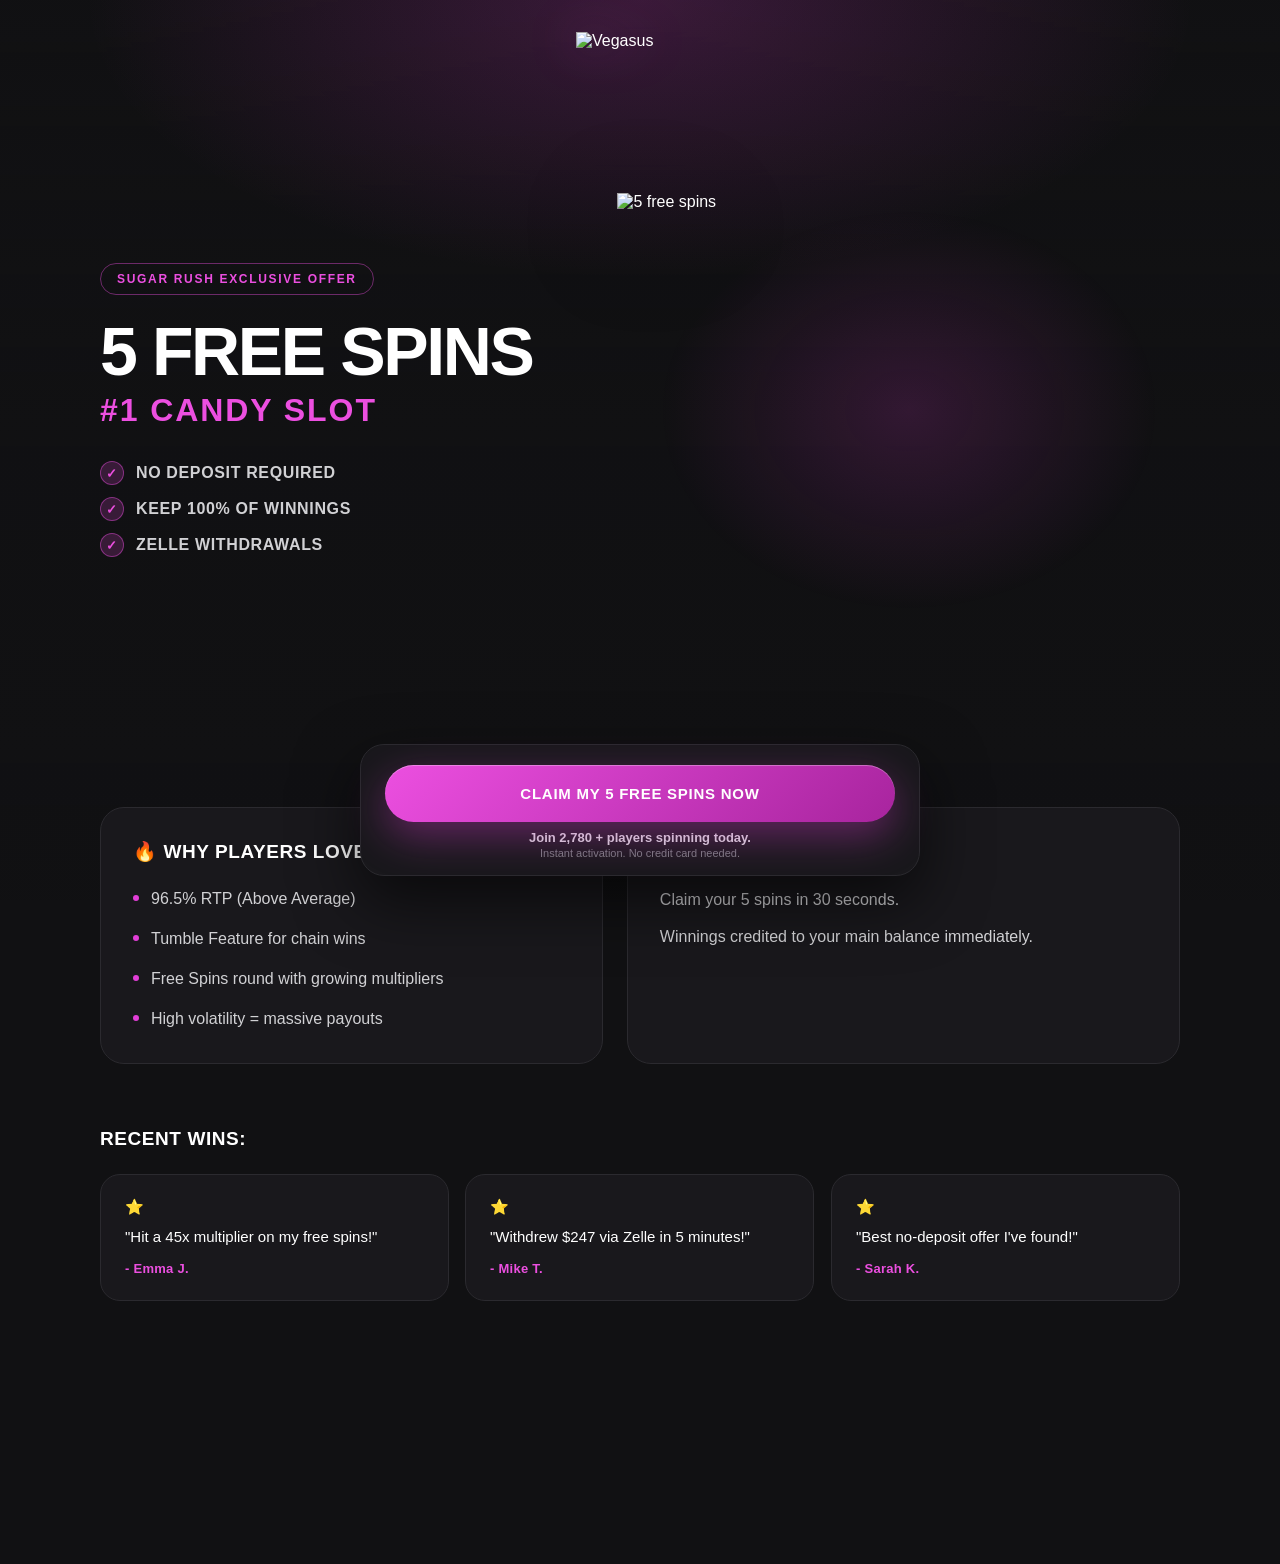
==== index.html @ 4a7c6003 "Add files via upload" ====
<!DOCTYPE html>
<html lang="en">
<head>
<meta charset="utf-8">
<meta name="viewport" content="width=device-width, initial-scale=1, viewport-fit=cover">
<title>5 Free Spins on the #1 Candy Slot | Vegasus</title>
<meta name="description" content="No deposit required. Keep 100% of winnings. Zelle withdrawals.">
<meta property="og:title" content="5 Free Spins on the #1 Candy Slot">
<meta property="og:description" content="No deposit required. Keep 100% of winnings.">
<meta property="og:type" content="website">
<link rel="stylesheet" href="styles.css">
</head>
<body>

<div class="wrap">

  <header class="site-head">
    <img src="assets/logo.webp" alt="Vegasus" width="1000" height="413">
  </header>

  <section class="hero" id="hero">
    <div>
      <span class="tag hero-in">SUGAR RUSH EXCLUSIVE OFFER</span>
      <h1 class="hero-in">
        <span class="h-lead">5 FREE SPINS</span>
        <span class="h-sub">#1 CANDY SLOT</span>
      </h1>
      <div class="ticks hero-in">
        <p class="tick"><span>✓</span><span>NO DEPOSIT REQUIRED</span></p>
        <p class="tick"><span>✓</span><span>KEEP 100% OF WINNINGS</span></p>
        <p class="tick"><span>✓</span><span>ZELLE WITHDRAWALS</span></p>
      </div>
    </div>
    <div class="hero-art hero-in">
      <img src="assets/hero.webp" alt="5 free spins" width="1400" height="1041">
    </div>
  </section>

  <section class="panels reveal">
    <div class="panel">
      <h2>🔥 WHY PLAYERS LOVE IT:</h2>
      <ul class="stagger">
        <li>96.5% RTP (Above Average)</li>
        <li>Tumble Feature for chain wins</li>
        <li>Free Spins round with growing multipliers</li>
        <li>High volatility = massive payouts</li>
      </ul>
    </div>
    <div class="panel">
      <h2>⚡ INSTANT ACCESS</h2>
      <p>Claim your 5 spins in 30 seconds.</p>
      <p>Winnings credited to your main balance immediately.</p>
    </div>
  </section>

  <section class="wins reveal">
    <h2>RECENT WINS:</h2>
    <div class="win-grid stagger">
      <div class="win">
        <span class="star">⭐</span>
        <q>"Hit a 45x multiplier on my free spins!"</q>
        <span class="who">- Emma J.</span>
      </div>
      <div class="win">
        <span class="star">⭐</span>
        <q>"Withdrew $247 via Zelle in 5 minutes!"</q>
        <span class="who">- Mike T.</span>
      </div>
      <div class="win">
        <span class="star">⭐</span>
        <q>"Best no-deposit offer I've found!"</q>
        <span class="who">- Sarah K.</span>
      </div>
    </div>
  </section>

</div>

<div class="sticky" id="sticky">
  <a class="cta" id="mainCta" href="https://vegasus.bet/?ref=fs5" rel="noopener">CLAIM MY 5 FREE SPINS NOW</a>
  <div class="trust">
    <span class="join">Join 2,780 + players spinning today.</span>
    <span class="fine">Instant activation. No credit card needed.</span>
  </div>
</div>

<script src="script.js"></script>
</body>
</html>
---- styles.css ----
@font-face{
  font-family:"Geist";
  src:url("assets/fonts/Geist-Variable.woff2") format("woff2");
  font-weight:100 900;
  font-style:normal;
  font-display:swap;
}
/* ============================================================
   VEGASUS — SUGAR RUSH OFFER
   Vegasus dark base. Brand magenta throughout. The candy lean comes
   from rounder corners and softer rhythm, not from a new hue.
   ============================================================ */
:root{
  /* Neutrals — Vegasus library */
  --n-0:#ffffff;  --n-100:#d1d1d4; --n-200:#c8c8c9; --n-300:#a4a4a4;
  --n-400:#7a7b80; --n-500:#5a5b60; --n-600:#3d3e43; --n-700:#2b2a2f;
  --n-800:#19181c; --n-900:#111113;

  /* Brand — Vegasus library */
  --brand-0:#fff2fe;  --brand-400:#ec4fe0; --brand-500:#e23ed7;
  --brand-700:#a8249e; --brand-800:#7f1b78; --brand-900:#571253;


  /* Spacing — 4pt */
  --s-1:4px;  --s-2:8px;  --s-3:12px; --s-4:16px; --s-5:20px;
  --s-6:24px; --s-8:32px; --s-10:40px; --s-12:48px; --s-16:64px; --s-20:80px;

  /* Radius — rounder than the slot page, this carries the candy lean */
  --r-2:8px; --r-3:12px; --r-4:16px; --r-5:20px; --r-6:24px; --r-full:999px;

  --ease:cubic-bezier(0.16,1,0.3,1);
  --maxw:1120px;

  /* vertical space the hero can't use: wrap padding + logo + its margin,
     then the floating CTA parked at the bottom */
  --head-h:96px;
  --cta-h:170px;
}

*{box-sizing:border-box;margin:0;padding:0}

html{ overflow-x:clip }

body{
  font-family:"Geist",sans-serif;
  background:var(--n-900);
  color:var(--n-0);
  -webkit-font-smoothing:antialiased;
  overflow-x:hidden;
}

/* background art, fixed so the page scrolls over it */
body::before{
  content:"";
  position:fixed; inset:0; z-index:-2;
  background:url("assets/bg.webp") center/cover no-repeat;
}
body::after{
  content:"";
  position:fixed; inset:0; z-index:-1;
  background:
    radial-gradient(70% 50% at 50% 0%, rgba(226,62,215,.20) 0%, transparent 62%),
    linear-gradient(180deg, rgba(17,17,19,.55) 0%, rgba(17,17,19,.88) 46%, rgba(17,17,19,.97) 100%);
}

.wrap{
  max-width:var(--maxw);
  margin-inline:auto;
  padding:var(--s-8) var(--s-5) 200px;
}

/* ---------- Header ---------- */
.site-head{ display:flex; justify-content:center; margin-bottom:var(--s-2) }
.site-head img{
  width:clamp(100px,10vw,132px); height:auto; display:block;
  filter:drop-shadow(0 0 24px rgba(226,62,215,.34));
}

/* ---------- Hero ---------- */
.hero{
  display:grid;
  grid-template-columns:1fr 1.1fr;
  gap:var(--s-12);
  align-items:center;
  align-content:center;
  min-height:calc(100svh - var(--head-h) - var(--cta-h));
  margin-bottom:var(--s-20);
}
.tag{
  display:inline-flex; align-items:center;
  font-size:12px; font-weight:700;
  letter-spacing:.14em;
  color:var(--brand-400);
  padding:var(--s-2) var(--s-4);
  border:1px solid rgba(236,79,224,.42);
  border-radius:var(--r-full);
  margin-bottom:var(--s-6);
}
h1{
  display:flex; flex-direction:column; gap:var(--s-2);
  margin-bottom:var(--s-8);
}
.h-lead{
  font-size:clamp(40px,6vw,68px);
  font-weight:800;
  line-height:.96;
  letter-spacing:-0.035em;
  white-space:nowrap;
}
.h-sub{
  font-size:clamp(20px,2.9vw,32px);
  font-weight:600;
  line-height:1.15;
  letter-spacing:.06em;
  color:var(--brand-400);
}
.ticks{ display:flex; flex-direction:column; gap:var(--s-3) }
.tick{
  display:flex; align-items:center; gap:var(--s-3);
  font-size:clamp(14px,1.5vw,16px);
  font-weight:600;
  letter-spacing:.04em;
  color:var(--n-100);
}
.tick span:first-child{
  flex:0 0 auto;
  width:24px; height:24px;
  display:grid; place-items:center;
  border-radius:var(--r-full);
  background:rgba(236,79,224,.18);
  border:1px solid rgba(236,79,224,.45);
  color:var(--brand-400);
  font-size:13px; font-weight:700;
}

.hero-art{ position:relative; display:grid; place-items:center }
.hero-art::before{
  content:"";
  position:absolute; inset:-14%;
  border-radius:50%;
  background:radial-gradient(50% 50% at 50% 50%, rgba(226,62,215,.16) 0%, transparent 72%);
}
.hero-art img{
  position:relative;
  width:min(640px,108%); height:auto; display:block;
  filter:drop-shadow(0 24px 48px rgba(0,0,0,.6));
}

/* ---------- Panels ---------- */
.panels{
  display:grid;
  grid-template-columns:1fr 1.1fr;
  gap:var(--s-6);
  margin-bottom:var(--s-16);
  align-items:stretch;
}
.panel{
  background:var(--n-800);
  border:1px solid var(--n-700);
  border-radius:var(--r-6);
  padding:var(--s-8);
}
.panel h2{
  font-size:clamp(16px,1.8vw,19px);
  font-weight:700;
  letter-spacing:.03em;
  margin-bottom:var(--s-6);
}
.panel ul{ list-style:none; display:flex; flex-direction:column; gap:var(--s-4) }
.panel li{
  display:flex; align-items:baseline; gap:var(--s-3);
  font-size:clamp(14px,1.5vw,16px);
  line-height:1.5;
  color:var(--n-100);
}
.panel li::before{
  content:"";
  flex:0 0 auto;
  width:6px; height:6px;
  border-radius:var(--r-full);
  background:var(--brand-500);
  translate:0 -3px;
}
.panel p{
  font-size:clamp(14px,1.5vw,16px);
  line-height:1.6;
  color:var(--n-100);
}
.panel p + p{ margin-top:var(--s-3) }

/* ---------- Testimonials ---------- */
.wins{ margin-bottom:var(--s-16) }
.wins h2{
  font-size:clamp(16px,1.8vw,19px);
  font-weight:700;
  letter-spacing:.03em;
  margin-bottom:var(--s-6);
}
.win-grid{ display:grid; grid-template-columns:repeat(3,1fr); gap:var(--s-4) }
.win{
  background:var(--n-800);
  border:1px solid var(--n-700);
  border-radius:var(--r-5);
  padding:var(--s-6);
  display:flex; flex-direction:column; gap:var(--s-3);
}
.win .star{ font-size:15px; line-height:1 }
.win q{
  font-size:15px; line-height:1.5;
  color:var(--n-0);
  quotes:none;
}
.win .who{
  font-size:13px; font-weight:600;
  color:var(--brand-400);
  letter-spacing:.02em;
}

/* ---------- CTA ---------- */
.cta{
  display:inline-block;
  font-family:inherit;
  font-size:clamp(15px,1.7vw,18px);
  font-weight:700;
  letter-spacing:.05em;
  color:var(--n-0);
  text-decoration:none;
  padding:var(--s-5) clamp(28px,5vw,64px);
  border:0; border-radius:var(--r-full);
  cursor:pointer;
  background:linear-gradient(135deg, var(--brand-400) 0%, var(--brand-700) 100%);
  box-shadow:inset 0 1px 0 rgba(255,255,255,.3), 0 14px 40px rgba(226,62,215,.36);
  transition:translate .2s var(--ease), box-shadow .2s var(--ease);
}
.cta:hover{ translate:0 -2px; box-shadow:inset 0 1px 0 rgba(255,255,255,.34), 0 20px 52px rgba(226,62,215,.48) }
.cta:active{ translate:0 1px }
.cta:focus-visible{ outline:2px solid var(--brand-0); outline-offset:4px }

.trust{ margin-top:var(--s-6); display:flex; flex-direction:column; gap:var(--s-1) }
.trust .join{ font-size:15px; font-weight:600; color:var(--n-100) }
.trust .fine{ font-size:13px; color:var(--n-400) }

/* ---------- Pinned CTA ---------- */
/* Desktop: a centred floating panel. A full-width bar across 1512px would
   read as a cookie notice, and the button would stretch past a sane width. */
.sticky{
  position:fixed; left:50%; bottom:var(--s-6); z-index:40;
  width:min(560px, calc(100vw - 48px));
  padding:var(--s-5) var(--s-6) var(--s-4);
  background:var(--n-800);
  border:1px solid var(--n-700);
  border-radius:var(--r-6);
  box-shadow:0 24px 64px rgba(0,0,0,.62);
  translate:-50% 0;
  will-change:transform;
  backface-visibility:hidden;
  animation:rise .5s var(--ease) .25s both;
}
@keyframes rise{
  from{ opacity:0; translate:-50% calc(100% + var(--s-6)) }
  to  { opacity:1; translate:-50% 0 }
}
.sticky .cta{ display:block; width:100%; padding-inline:var(--s-4); font-size:15px; text-align:center }
.sticky .trust{ margin-top:var(--s-2); text-align:center; gap:2px }
.sticky .trust .join{ font-size:13px }
.sticky .trust .fine{ font-size:11px }

@media (max-width:880px){
  :root{ --head-h:76px; --cta-h:140px }
  .wrap{ padding:var(--s-6) var(--s-4) var(--s-8) }
  .site-head{ margin-bottom:var(--s-1) }
  .hero{
    grid-template-columns:1fr;
    gap:var(--s-4);
    min-height:calc(100svh - var(--head-h) - var(--cta-h));
    margin-bottom:var(--s-12);
    text-align:left;
  }
  .hero-art{ order:-1 }
  /* break out of the wrap padding so the art touches both edges */
  .hero-art{ margin-inline:calc(-1 * var(--s-4)) }
  .hero-art img{
    width:100%;
    max-height:38svh;
    object-fit:contain;
  }
  .hero-art::before{ inset:-4% 6% }
  .panels{ grid-template-columns:1fr; margin-bottom:var(--s-12) }
  .panel{ padding:var(--s-6) }
  .win-grid{ grid-template-columns:1fr }
  .wins{ margin-bottom:var(--s-12) }
  .sticky{
    left:0; bottom:0;
    width:100%;
    /* mobile browsers resize the viewport as the address bar collapses,
       which drags a plain fixed element with it. --vv holds the gap
       between the layout viewport and the real visible one. */
    bottom:var(--vv, 0px);
    translate:0 0;
    animation:rise-m .5s var(--ease) .25s both;
    padding:var(--s-3) var(--s-4) calc(var(--s-3) + env(safe-area-inset-bottom));
    border:0;
    border-top:1px solid var(--n-700);
    border-radius:0;
    background:var(--n-900);
    box-shadow:0 -12px 32px rgba(0,0,0,.5);
  }
  body{ padding-bottom:128px }
}

/* ---------- Motion ----------
   Everything rises on entry. Sections reveal as they scroll into view,
   handled by an observer that flips [data-in] on. Anything without JS
   still shows, because the visible state is the default and .reveal
   only hides once the script confirms it can animate. */
.js .reveal{
  opacity:0;
  translate:0 44px;
  scale:.97;
  transition:opacity .8s var(--ease), translate .8s var(--ease), scale .8s var(--ease);
}
.js .reveal[data-in="true"]{ opacity:1; translate:0 0; scale:1 }

/* stagger inside a group */
.js .reveal[data-in="true"] .stagger > *{
  animation:pop .7s var(--ease) both;
}
.js .reveal[data-in="true"] .stagger > *:nth-child(1){ animation-delay:.10s }
.js .reveal[data-in="true"] .stagger > *:nth-child(2){ animation-delay:.22s }
.js .reveal[data-in="true"] .stagger > *:nth-child(3){ animation-delay:.34s }
.js .reveal[data-in="true"] .stagger > *:nth-child(4){ animation-delay:.46s }
@keyframes pop{
  from{ opacity:0; translate:0 26px; scale:.96 }
  to  { opacity:1; translate:0 0; scale:1 }
}

/* hero pieces come in on load, in reading order */
.js .hero-in{ animation:rise-up 1s var(--ease) both }
.js .tag{ animation-delay:.08s }
.js h1{ animation-delay:.20s }
.js .ticks{ animation-delay:.34s }
.js .hero-art{ animation:art-in 1.2s var(--ease) .12s both }
@keyframes art-in{
  from{ opacity:0; translate:0 50px; scale:.88 }
  to  { opacity:1; translate:0 0; scale:1 }
}
/* the three ticks arrive one after another, from the left */
.js .ticks .tick{ animation:slide-in .7s var(--ease) both }
.js .ticks .tick:nth-child(1){ animation-delay:.46s }
.js .ticks .tick:nth-child(2){ animation-delay:.58s }
.js .ticks .tick:nth-child(3){ animation-delay:.70s }
@keyframes slide-in{
  from{ opacity:0; translate:-24px 0 }
  to  { opacity:1; translate:0 0 }
}
@keyframes rise-up{
  from{ opacity:0; translate:0 40px; scale:.96 }
  to  { opacity:1; translate:0 0; scale:1 }
}
.js .site-head img{ animation:rise-up .8s var(--ease) both }

/* the reel keeps breathing so the hero never sits dead */
.hero-art img{ animation:float 6s ease-in-out 1.2s infinite }
@keyframes float{
  0%,100%{ translate:0 0; rotate:0deg }
  50%    { translate:0 -18px; rotate:-1.2deg }
}
/* the glow behind it pulses on a different cycle, so the two never sync */
.hero-art::before{ animation:breathe 4.5s ease-in-out infinite }
@keyframes breathe{
  0%,100%{ opacity:.75; scale:1 }
  50%    { opacity:1;   scale:1.09 }
}

/* CTA: a slow glow, plus a sheen that sweeps across every few seconds */
.cta{ position:relative; overflow:hidden; isolation:isolate }
.cta::after{
  content:"";
  position:absolute; inset:0; z-index:1;
  background:linear-gradient(105deg, transparent 38%, rgba(255,255,255,.42) 50%, transparent 62%);
  translate:-120% 0;
  animation:sheen 4.5s var(--ease) 1.6s infinite;
}
@keyframes sheen{
  0%      { translate:-120% 0 }
  22%,100%{ translate:120% 0 }
}
.sticky{ animation:glow 3.4s ease-in-out infinite }
@keyframes glow{
  0%,100%{ box-shadow:0 24px 64px rgba(0,0,0,.62) }
  50%    { box-shadow:0 24px 64px rgba(0,0,0,.62), 0 0 42px rgba(226,62,215,.30) }
}

/* tag outline pulses gently */
.tag{ animation:tag-pulse 3s ease-in-out 1.4s infinite }
@keyframes tag-pulse{
  0%,100%{ border-color:rgba(236,79,224,.42); box-shadow:0 0 0 0 rgba(236,79,224,0) }
  50%    { border-color:rgba(236,79,224,.85); box-shadow:0 0 18px 0 rgba(236,79,224,.22) }
}

/* bullets and stars get a small life of their own */
.panel li::before{ animation:dot 2.8s ease-in-out infinite }
.panel li:nth-child(2)::before{ animation-delay:.35s }
.panel li:nth-child(3)::before{ animation-delay:.7s }
.panel li:nth-child(4)::before{ animation-delay:1.05s }
@keyframes dot{
  0%,100%{ scale:1;   opacity:.75 }
  50%    { scale:1.5; opacity:1 }
}
.win .star{ display:inline-block; animation:twinkle 3.2s ease-in-out infinite }
.win:nth-child(2) .star{ animation-delay:.5s }
.win:nth-child(3) .star{ animation-delay:1s }
@keyframes twinkle{
  0%,100%{ scale:1; rotate:0deg }
  50%    { scale:1.18; rotate:8deg }
}

/* ticks respond to the cursor */
.tick{ transition:translate .28s var(--ease) }
.tick:hover{ translate:6px 0 }
.tick span:first-child{ transition:background .28s var(--ease), scale .28s var(--ease) }
.tick:hover span:first-child{ background:rgba(236,79,224,.34); scale:1.12 }

/* panels and cards lift under the cursor */
.panel, .win{ transition:translate .35s var(--ease), border-color .35s var(--ease), box-shadow .35s var(--ease) }
.panel:hover, .win:hover{ box-shadow:0 18px 44px rgba(0,0,0,.45) }
.panel:hover, .win:hover{ translate:0 -6px; border-color:rgba(236,79,224,.42) }

@keyframes rise-m{
  from{ opacity:0; translate:0 100% }
  to  { opacity:1; translate:0 0 }
}

@media (prefers-reduced-motion:reduce){
  *{ transition:none !important; animation:none !important }
  .js .reveal{ opacity:1; translate:0 0 }
}
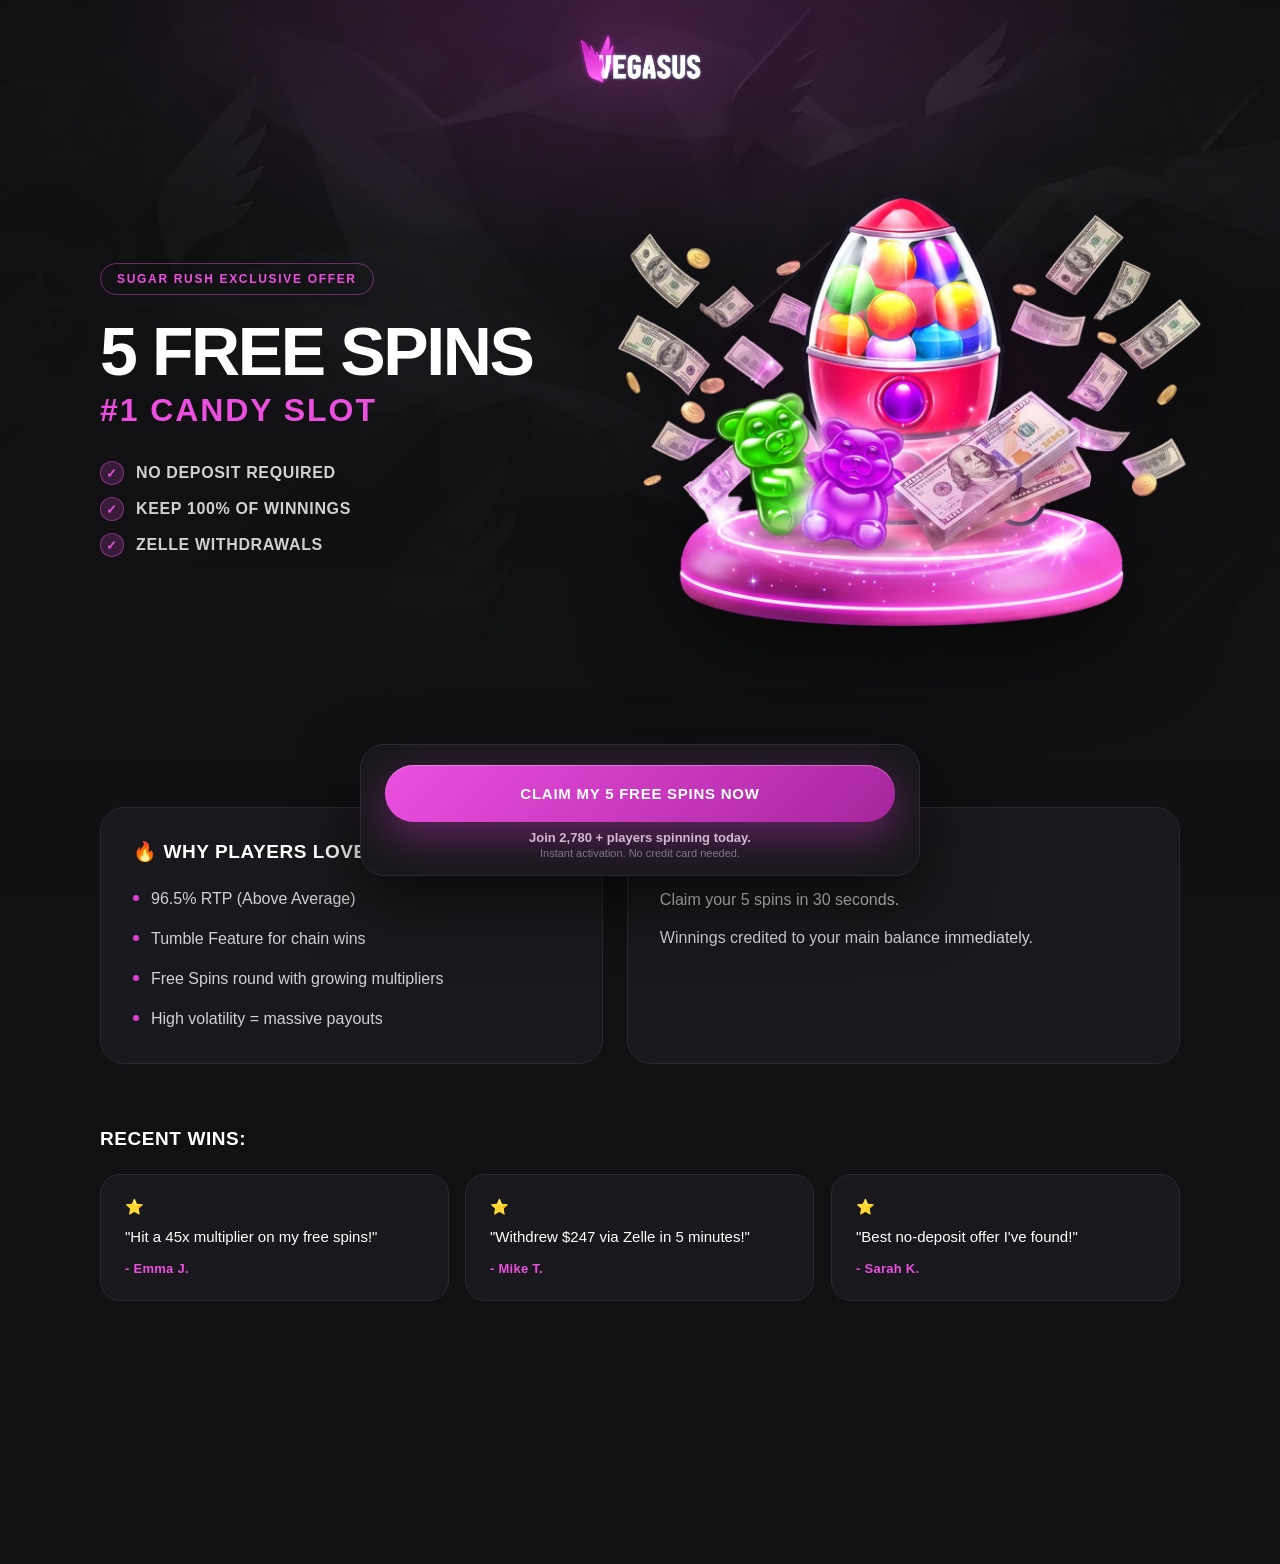
==== commit c1a8dc65: "Add files via upload" ====
--- a/index.html
+++ b/index.html
@@ -15,7 +15,7 @@
 <div class="wrap">
 
   <header class="site-head">
-    <img src="assets/logo.webp" alt="Vegasus" width="1000" height="413">
+    <img src="[data-uri]" alt="Vegasus" width="1000" height="413">
   </header>
 
   <section class="hero" id="hero">
@@ -32,7 +32,7 @@
       </div>
     </div>
     <div class="hero-art hero-in">
-      <img src="assets/hero.webp" alt="5 free spins" width="1400" height="1041">
+      <img src="[data-uri]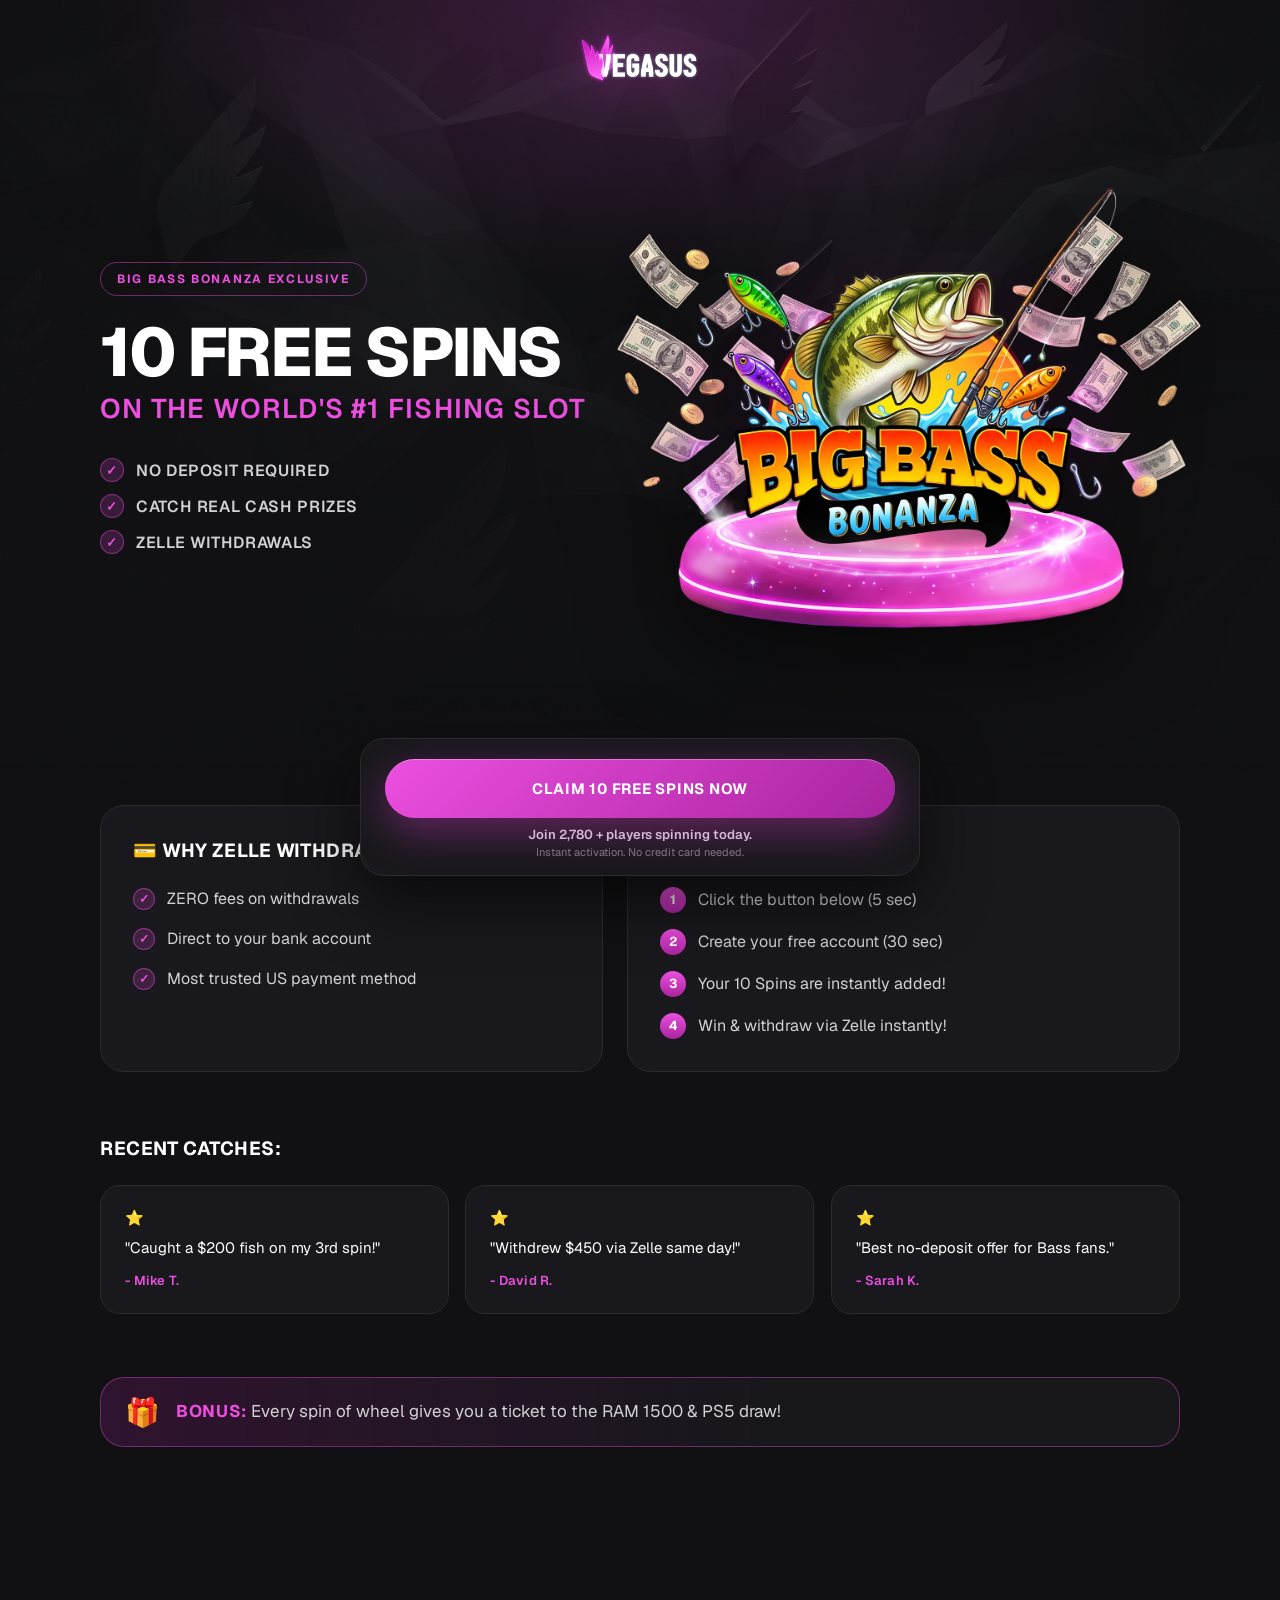
==== commit 40524600: "Add files via upload" ====
--- a/index.html
+++ b/index.html
@@ -3,87 +3,247 @@
 <head>
 <meta charset="utf-8">
 <meta name="viewport" content="width=device-width, initial-scale=1, viewport-fit=cover">
-<title>5 Free Spins on the #1 Candy Slot | Vegasus</title>
-<meta name="description" content="No deposit required. Keep 100% of winnings. Zelle withdrawals.">
-<meta property="og:title" content="5 Free Spins on the #1 Candy Slot">
-<meta property="og:description" content="No deposit required. Keep 100% of winnings.">
+<title>10 Free Spins on the World's #1 Fishing Slot | Vegasus</title>
+<meta name="description" content="No deposit required. Catch real cash prizes. Zelle withdrawals.">
+<meta property="og:title" content="10 Free Spins on the World's #1 Fishing Slot">
+<meta property="og:description" content="No deposit required. Catch real cash prizes.">
 <meta property="og:type" content="website">
-<link rel="stylesheet" href="styles.css">
+<script>
+/* Единственный инлайн-скрипт: ставит класс до первой отрисовки, чтобы
+   вернувшийся не увидел вспышку первого экрана. Логика — ниже, перед </body>. */
+(function(){try{
+  var p=new URLSearchParams(location.search);
+  if(p.has("reset")){localStorage.removeItem("vegasus_bb10_state");return;}
+  var s=JSON.parse(localStorage.getItem("vegasus_bb10_state")||"{}");
+  if(p.has("screen2")||s.visited)document.documentElement.className+=" s2-on";
+}catch(e){}})();
+</script>
+<link rel="stylesheet" href="styles.css?v=5">
 </head>
 <body>
 
 <div class="wrap">
 
   <header class="site-head">
-    <img src="[data-uri]" alt="Vegasus" width="1000" height="413">
+    <img src="[data-uri]" alt="Vegasus" width="444" height="176">
   </header>
 
   <section class="hero" id="hero">
     <div>
-      <span class="tag hero-in">SUGAR RUSH EXCLUSIVE OFFER</span>
+      <span class="tag hero-in">BIG BASS BONANZA EXCLUSIVE</span>
       <h1 class="hero-in">
-        <span class="h-lead">5 FREE SPINS</span>
-        <span class="h-sub">#1 CANDY SLOT</span>
+        <span class="h-lead">10 FREE SPINS</span>
+        <span class="h-sub">ON THE WORLD'S #1 FISHING SLOT</span>
       </h1>
       <div class="ticks hero-in">
         <p class="tick"><span>✓</span><span>NO DEPOSIT REQUIRED</span></p>
-        <p class="tick"><span>✓</span><span>KEEP 100% OF WINNINGS</span></p>
+        <p class="tick"><span>✓</span><span>CATCH REAL CASH PRIZES</span></p>
         <p class="tick"><span>✓</span><span>ZELLE WITHDRAWALS</span></p>
       </div>
     </div>
     <div class="hero-art hero-in">
-      <img src="[data-uri]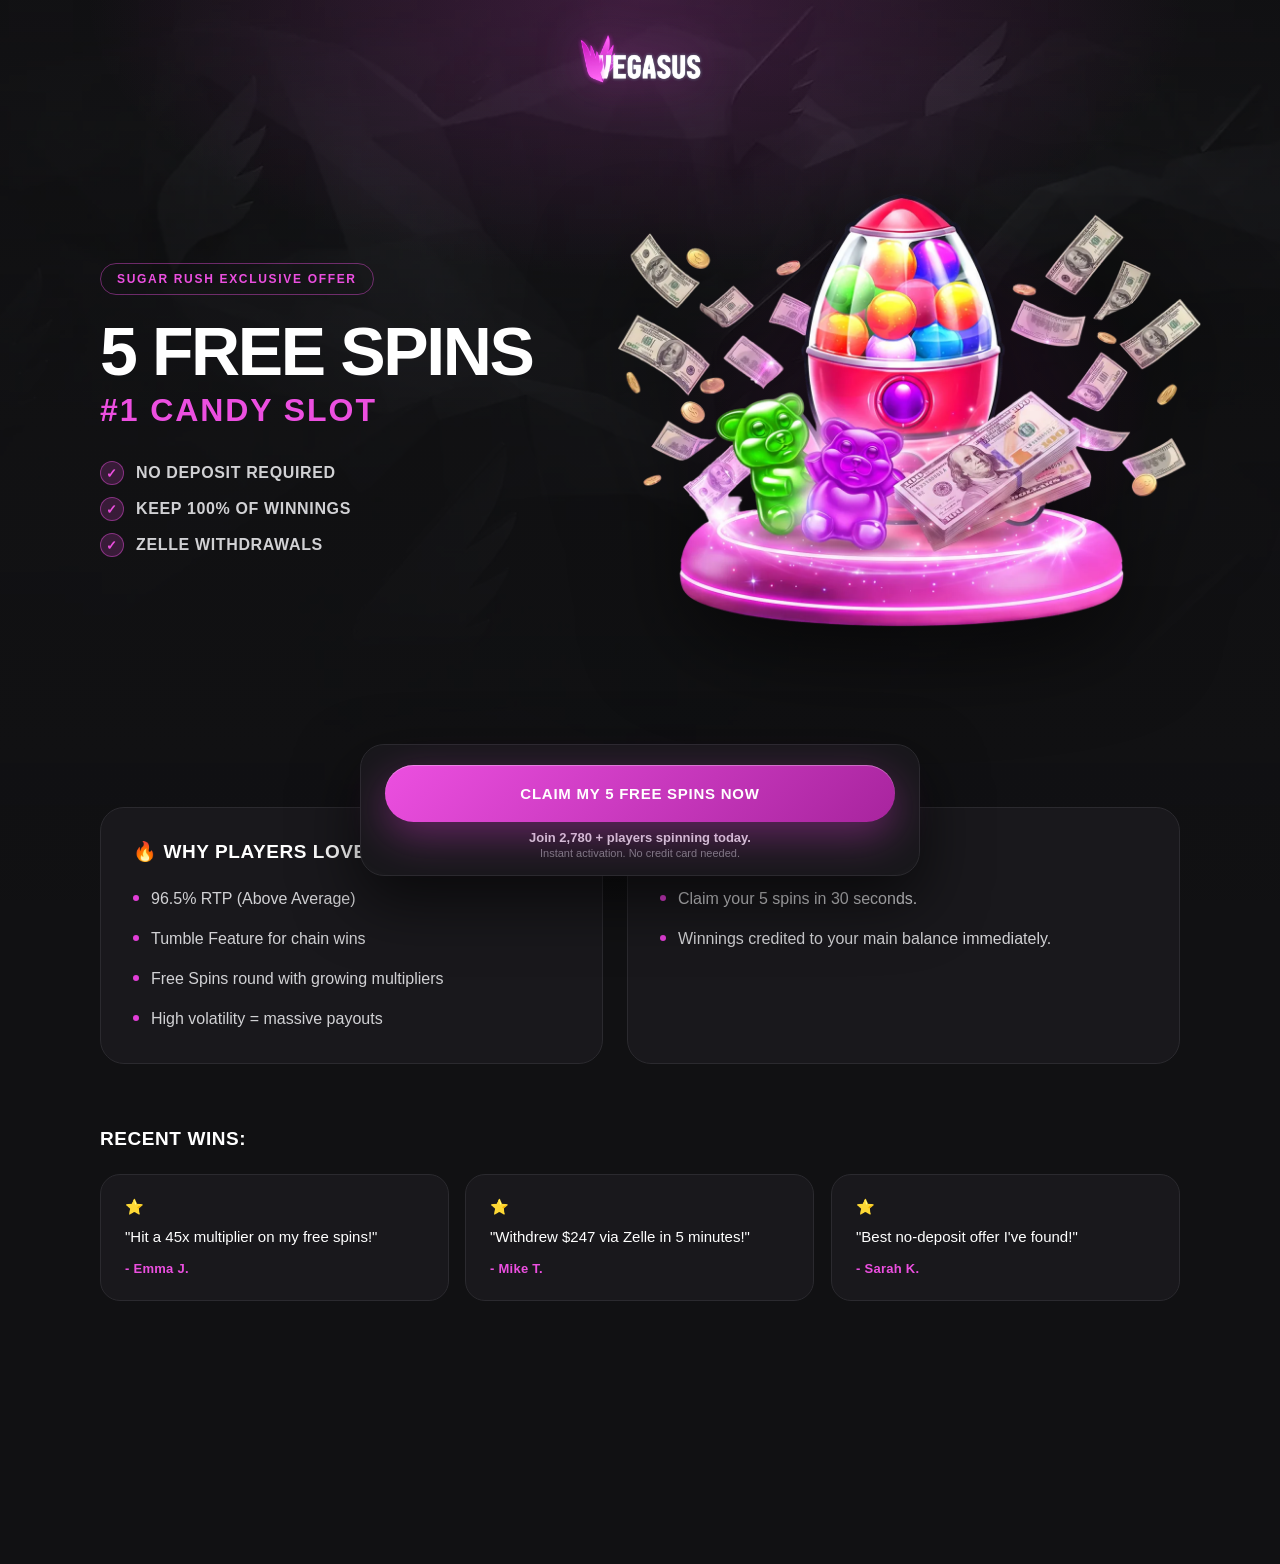
==== commit abe0b8af: "Add files via upload" ====
--- a/index.html
+++ b/index.html
@@ -3,247 +3,118 @@
 <head>
 <meta charset="utf-8">
 <meta name="viewport" content="width=device-width, initial-scale=1, viewport-fit=cover">
-<title>10 Free Spins on the World's #1 Fishing Slot | Vegasus</title>
-<meta name="description" content="No deposit required. Catch real cash prizes. Zelle withdrawals.">
-<meta property="og:title" content="10 Free Spins on the World's #1 Fishing Slot">
-<meta property="og:description" content="No deposit required. Catch real cash prizes.">
+<title>5 Free Spins on the #1 Candy Slot | Vegasus</title>
+<meta name="description" content="No deposit required. Keep 100% of winnings. Zelle withdrawals.">
+<meta property="og:title" content="5 Free Spins on the #1 Candy Slot">
+<meta property="og:description" content="No deposit required. Keep 100% of winnings.">
 <meta property="og:type" content="website">
-<script>
-/* Единственный инлайн-скрипт: ставит класс до первой отрисовки, чтобы
-   вернувшийся не увидел вспышку первого экрана. Логика — ниже, перед </body>. */
-(function(){try{
-  var p=new URLSearchParams(location.search);
-  if(p.has("reset")){localStorage.removeItem("vegasus_bb10_state");return;}
-  var s=JSON.parse(localStorage.getItem("vegasus_bb10_state")||"{}");
-  if(p.has("screen2")||s.visited)document.documentElement.className+=" s2-on";
-}catch(e){}})();
-</script>
-<link rel="stylesheet" href="styles.css?v=5">
+<link rel="stylesheet" href="styles.css">
 </head>
 <body>
 
 <div class="wrap">
 
   <header class="site-head">
-    <img src="[data-uri]" alt="Vegasus" width="444" height="176">
+    <img src="[data-uri]" alt="Vegasus" width="1000" height="413">
   </header>
 
   <section class="hero" id="hero">
     <div>
-      <span class="tag hero-in">BIG BASS BONANZA EXCLUSIVE</span>
+      <span class="tag hero-in">SUGAR RUSH EXCLUSIVE OFFER</span>
       <h1 class="hero-in">
-        <span class="h-lead">10 FREE SPINS</span>
-        <span class="h-sub">ON THE WORLD'S #1 FISHING SLOT</span>
+        <span class="h-lead">5 FREE SPINS</span>
+        <span class="h-sub">#1 CANDY SLOT</span>
       </h1>
       <div class="ticks hero-in">
         <p class="tick"><span>✓</span><span>NO DEPOSIT REQUIRED</span></p>
-        <p class="tick"><span>✓</span><span>CATCH REAL CASH PRIZES</span></p>
+        <p class="tick"><span>✓</span><span>KEEP 100% OF WINNINGS</span></p>
         <p class="tick"><span>✓</span><span>ZELLE WITHDRAWALS</span></p>
       </div>
     </div>
     <div class="hero-art hero-in">
-      <img src="[data-uri]